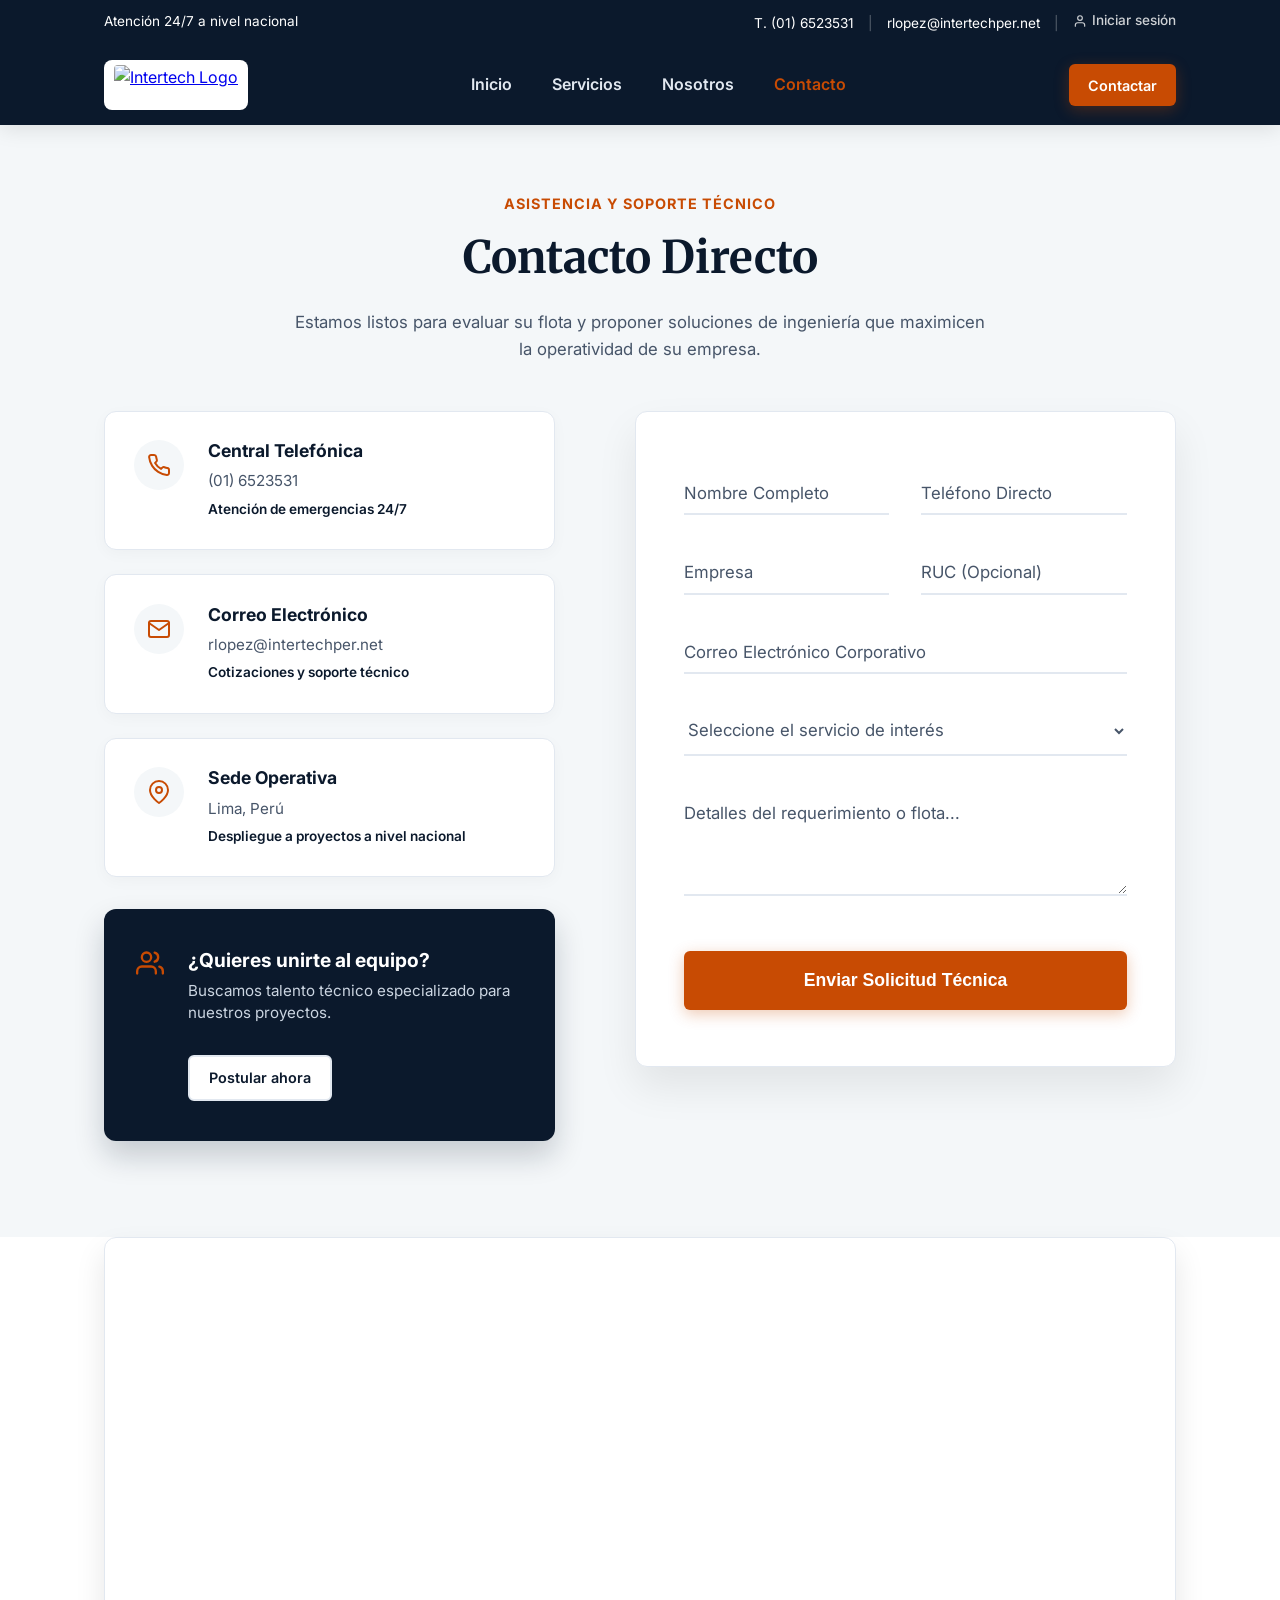
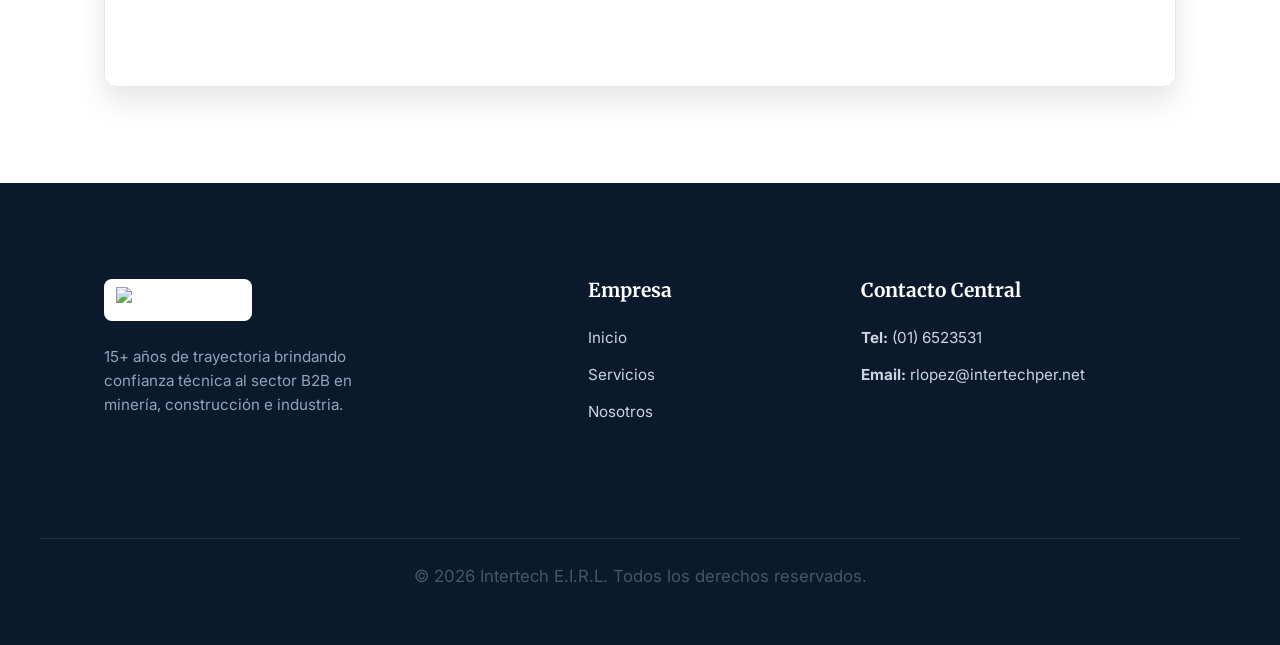
==== contactanos.html @ c1bfff2f "Add files via upload" ====
<!DOCTYPE html>
<html lang="es">
<head>
  <meta charset="UTF-8">
  <meta name="viewport" content="width=device-width, initial-scale=1.0">
  <title>Intertech | Contacto B2B</title>
  <link rel="stylesheet" href="contactanos.css">
  <link rel="preconnect" href="https://fonts.googleapis.com">
  <link rel="preconnect" href="https://fonts.gstatic.com" crossorigin>
  <link href="https://fonts.googleapis.com/css2?family=Inter:wght@300;400;500;600;700&family=Merriweather:wght@400;700;900&display=swap" rel="stylesheet">
</head>
<body>

  <!-- =========================================
       CABECERA (Sólida desde el inicio para esta página)
       ========================================= -->
  <div class="header-wrapper solid-header" id="header-wrapper">
    <div class="top-bar" id="top-bar">
      <div class="container top-bar-content">
        <div class="top-bar-left">
          <span>Atención 24/7 a nivel nacional</span>
        </div>
        <div class="top-bar-right">
          <span>T. (01) 6523531</span>
          <span class="divider">|</span>
          <span>rlopez@intertechper.net</span>
          <span class="divider">|</span>
          <a href="#" class="login-link">
            <svg width="14" height="14" viewBox="0 0 24 24" fill="none" stroke="currentColor" stroke-width="2" stroke-linecap="round" stroke-linejoin="round"><path d="M20 21v-2a4 4 0 0 0-4-4H8a4 4 0 0 0-4 4v2"></path><circle cx="12" cy="7" r="4"></circle></svg>
            Iniciar sesión
          </a>
        </div>
      </div>
    </div>

    <header class="navbar" id="main-nav">
      <div class="container nav-content">
        <a href="index.html" class="logo-container">
          <img src="images/logomejorado.jpg" alt="Intertech Logo" class="logo">
        </a>
        <nav class="links" id="nav-links">
          <a href="index.html">Inicio</a>
          <a href="servicios.html">Servicios</a>
          <a href="nosotros.html">Nosotros</a>
          <a href="contactanos.html" class="active">Contacto</a>
        </nav>
        <div class="nav-actions">
          <a href="contactanos.html" class="btn-primary btn-small btn-magnetic hidden-mobile">Contactar</a>
          <button class="hamburger" id="hamburger" aria-label="Abrir menú">
            <svg width="28" height="28" viewBox="0 0 24 24" fill="none" stroke="currentColor" stroke-width="2" stroke-linecap="round"><path d="M3 12h18M3 6h18M3 18h18"/></svg>
          </button>
        </div>
      </div>
    </header>
  </div>

  <!-- =========================================
       SECCIÓN PRINCIPAL: INFO + FORMULARIO
       Sin Hero gigante, directo al grano
       ========================================= -->
  <section class="section contact-page-wrapper bg-light">
    <div class="container center reveal mb-4">
      <span class="eyebrow">Asistencia y Soporte Técnico</span>
      <h2>Contacto Directo</h2>
      <p style="max-width: 700px; margin: 0 auto;">Estamos listos para evaluar su flota y proponer soluciones de ingeniería que maximicen la operatividad de su empresa.</p>
    </div>

    <div class="container contact-grid">
      
      <!-- Columna Izquierda: Información y Talento -->
      <div class="contact-info-panel">
        
        <div class="info-cards">
          <!-- Tarjeta Info 1 -->
          <div class="info-card reveal hover-float">
            <div class="info-icon">
              <svg viewBox="0 0 24 24" width="24" height="24" fill="none" stroke="currentColor" stroke-width="2" stroke-linecap="round" stroke-linejoin="round"><path d="M22 16.92v3a2 2 0 0 1-2.18 2 19.79 19.79 0 0 1-8.63-3.07 19.5 19.5 0 0 1-6-6 19.79 19.79 0 0 1-3.07-8.67A2 2 0 0 1 4.11 2h3a2 2 0 0 1 2 1.72 12.84 12.84 0 0 0 .7 2.81 2 2 0 0 1-.45 2.11L8.09 9.91a16 16 0 0 0 6 6l1.27-1.27a2 2 0 0 1 2.11-.45 12.84 12.84 0 0 0 2.81.7A2 2 0 0 1 22 16.92z"/></svg>
            </div>
            <div class="info-content">
              <h3>Central Telefónica</h3>
              <p>(01) 6523531</p>
              <p>Atención de emergencias 24/7</p>
            </div>
          </div>

          <!-- Tarjeta Info 2 -->
          <div class="info-card reveal delay-1 hover-float">
            <div class="info-icon">
              <svg viewBox="0 0 24 24" width="24" height="24" fill="none" stroke="currentColor" stroke-width="2" stroke-linecap="round" stroke-linejoin="round"><path d="M4 4h16c1.1 0 2 .9 2 2v12c0 1.1-.9 2-2 2H4c-1.1 0-2-.9-2-2V6c0-1.1.9-2 2-2z"/><polyline points="22,6 12,13 2,6"/></svg>
            </div>
            <div class="info-content">
              <h3>Correo Electrónico</h3>
              <p>rlopez@intertechper.net</p>
              <p>Cotizaciones y soporte técnico</p>
            </div>
          </div>

          <!-- Tarjeta Info 3 -->
          <div class="info-card reveal delay-2 hover-float">
            <div class="info-icon">
              <svg viewBox="0 0 24 24" width="24" height="24" fill="none" stroke="currentColor" stroke-width="2" stroke-linecap="round" stroke-linejoin="round"><path d="M21 10c0 7-9 13-9 13s-9-6-9-13a9 9 0 0 1 18 0z"/><circle cx="12" cy="10" r="3"/></svg>
            </div>
            <div class="info-content">
              <h3>Sede Operativa</h3>
              <p>Lima, Perú</p>
              <p>Despliegue a proyectos a nivel nacional</p>
            </div>
          </div>
        </div>

        <!-- Nuevo Banner: Trabaja con nosotros -->
        <div class="talent-banner reveal delay-3 hover-float">
          <div class="talent-icon">
            <svg viewBox="0 0 24 24" width="28" height="28" fill="none" stroke="currentColor" stroke-width="2" stroke-linecap="round" stroke-linejoin="round"><path d="M17 21v-2a4 4 0 0 0-4-4H5a4 4 0 0 0-4 4v2"></path><circle cx="9" cy="7" r="4"></circle><path d="M23 21v-2a4 4 0 0 0-3-3.87"></path><path d="M16 3.13a4 4 0 0 1 0 7.75"></path></svg>
          </div>
          <div class="talent-content">
            <h3>¿Quieres unirte al equipo?</h3>
            <p>Buscamos talento técnico especializado para nuestros proyectos.</p>
            <!-- Puedes enlazar a un PDF, correo o página de empleos -->
            <a href="trabajanosotros.html" class="btn-secondary btn-small mt-1">Postular ahora</a>
          </div>
        </div>

      </div>

      <!-- Columna Derecha: Formulario B2B con Floating Labels -->
      <div class="contact-form-panel reveal delay-1">
        <form action="#" method="POST" class="b2b-form">
          
          <div class="form-row">
            <div class="form-group">
              <input type="text" id="nombre" class="form-input" placeholder=" " required>
              <label for="nombre" class="form-label">Nombre Completo</label>
            </div>
            <div class="form-group">
              <input type="tel" id="telefono" class="form-input" placeholder=" " required>
              <label for="telefono" class="form-label">Teléfono Directo</label>
            </div>
          </div>

          <div class="form-row">
            <div class="form-group">
              <input type="text" id="empresa" class="form-input" placeholder=" " required>
              <label for="empresa" class="form-label">Empresa</label>
            </div>
            <div class="form-group">
              <input type="text" id="ruc" class="form-input" placeholder=" ">
              <label for="ruc" class="form-label">RUC (Opcional)</label>
            </div>
          </div>

          <div class="form-group">
            <input type="email" id="email" class="form-input" placeholder=" " required>
            <label for="email" class="form-label">Correo Electrónico Corporativo</label>
          </div>

          <div class="form-group">
            <select id="servicio" class="form-select" required>
              <option value="" disabled selected hidden>Seleccione el servicio de interés</option>
              <option value="mantenimiento">Mantenimiento Preventivo / General</option>
              <option value="electrico">Diagnóstico y Sistema Eléctrico</option>
              <option value="transmision">Reparación de Transmisiones y Ejes</option>
              <option value="auxilio">Auxilio Mecánico en Ruta / Obra</option>
              <option value="otro">Otras consultas técnicas</option>
            </select>
          </div>

          <div class="form-group">
            <textarea id="mensaje" class="form-textarea" placeholder=" " rows="4" required></textarea>
            <label for="mensaje" class="form-label">Detalles del requerimiento o flota...</label>
          </div>

          <button type="submit" class="btn-primary btn-magnetic form-submit-btn">
            Enviar Solicitud Técnica
          </button>
        </form>
      </div>

    </div>
  </section>

  <!-- =========================================
       MAPA INTERACTIVO (Contenido y Estético)
       ========================================= -->
  <section class="section map-wrapper reveal">
    <div class="container">
      <div class="map-container">
        <!-- Iframe de Google Maps -->
        <iframe class="b2b-map" src="https://www.google.com/maps/embed?pb=!1m18!1m12!1m3!1d124867.7547631379!2d-77.10688002340316!3d-12.036136262442436!2m3!1f0!2f0!3f0!3m2!1i1024!2i768!4f13.1!3m3!1m2!1s0x9105c5f619ee3ec7%3A0x14206cb9cc452e4a!2sLima!5e0!3m2!1ses!2spe!4v1684340578431!5m2!1ses!2spe" allowfullscreen="" loading="lazy" referrerpolicy="no-referrer-when-downgrade"></iframe>
      </div>
    </div>
  </section>

  <!-- =========================================
       FOOTER
       ========================================= -->
  <footer class="footer">
    <div class="container footer-grid">
      <div class="footer-brand">
        <div class="footer-logo-wrapper">
          <img src="images/logomejorado.jpg" alt="Intertech Logo">
        </div>
        <p>15+ años de trayectoria brindando confianza técnica al sector B2B en minería, construcción e industria.</p>
      </div>
      <div class="footer-nav">
        <h4>Empresa</h4>
        <a href="index.html">Inicio</a>
        <a href="servicios.html">Servicios</a>
        <a href="nosotros.html">Nosotros</a>
      </div>
      <div class="footer-contact">
        <h4>Contacto Central</h4>
        <p><strong>Tel:</strong> (01) 6523531</p>
        <p><strong>Email:</strong> rlopez@intertechper.net</p>
      </div>
    </div>
    <div class="footer-bottom container">
      <p>&copy; 2026 Intertech E.I.R.L. Todos los derechos reservados.</p>
    </div>
  </footer>

  <!-- =========================================
       SCRIPTS 
       ========================================= -->
  <script>
    // 1. Reveal Animations
    document.addEventListener("DOMContentLoaded", () => {
      const elementos = document.querySelectorAll(".reveal");
      const observador = new IntersectionObserver((entradas) => {
        entradas.forEach(entrada => {
          if (entrada.isIntersecting) { 
            entrada.target.classList.add("active"); 
            observador.unobserve(entrada.target); 
          }
        });
      }, { threshold: 0.15 });
      elementos.forEach(el => observador.observe(el));
    });

    // 2. Control Navbar (Sólido siempre, se oculta top-bar al bajar)
    const headerWrapper = document.getElementById('header-wrapper');
    const hamburger = document.getElementById('hamburger');
    const navLinks = document.getElementById('nav-links');

    window.addEventListener('scroll', () => {
      window.scrollY > 50 ? headerWrapper.classList.add('scrolled') : headerWrapper.classList.remove('scrolled');
    });

    hamburger.addEventListener('click', () => {
      navLinks.classList.toggle('show');
    });

    // 3. Magnetic Buttons
    const magBtns = document.querySelectorAll('.btn-magnetic');
    magBtns.forEach(btn => {
      btn.addEventListener('mousemove', (e) => {
        const rect = btn.getBoundingClientRect();
        const x = e.clientX - rect.left - (rect.width / 2); 
        const y = e.clientY - rect.top - (rect.height / 2);
        btn.style.transform = `translate(${x * 0.3}px, ${y * 0.3}px)`;
      });
      btn.addEventListener('mouseleave', () => { btn.style.transform = `translate(0px, 0px)`; });
    });
  </script>
</body>
</html>
---- contactanos.css ----
/* =========================================
   VARIABLES CORPORATIVAS 
   ========================================= */
:root {
  --color-primario: #0B192C;     
  --color-secundario: #C84B03;   
  --color-secundario-hover: #9E3A02;
  --bg-white: #FFFFFF;
  --bg-light: #F4F7F9;           
  --border-color: #E2E8F0;
  --text-main: #1E293B;
  --text-muted: #475569;
  --container-width: 1200px;
  --section-pad: 5rem 0;
}

* { margin: 0; padding: 0; box-sizing: border-box; }
html { scroll-behavior: smooth; font-size: 16px; overflow-x: hidden; }
body { font-family: 'Inter', sans-serif; background-color: var(--bg-white); color: var(--text-main); line-height: 1.6; }

.container { max-width: var(--container-width); margin: 0 auto; padding: 0 5%; }
.center { text-align: center; }
.bg-light { background-color: var(--bg-light); }
.border-y { border-top: 1px solid var(--border-color); border-bottom: 1px solid var(--border-color); }
.relative { position: relative; }
.z-10 { z-index: 10; }
.mb-4 { margin-bottom: 3rem; }
.mt-1 { margin-top: 1rem; }

/* REVEAL & HOVER */
.reveal { opacity: 0; transform: translateY(40px); transition: all 0.8s cubic-bezier(0.5, 0, 0, 1); }
.reveal.active { opacity: 1; transform: translateY(0); }
.delay-1 { transition-delay: 0.2s; }
.delay-2 { transition-delay: 0.4s; }
.delay-3 { transition-delay: 0.6s; }
.hover-float { transition: transform 0.3s ease; }
.hover-float:hover { transform: translateY(-5px); }

/* TIPOGRAFÍA */
h1, h2, h3, h4 { font-family: 'Merriweather', serif; color: var(--color-primario); line-height: 1.2; }
h1 { font-size: clamp(2.5rem, 5vw, 4rem); margin-bottom: 1.5rem; }
h2 { font-size: clamp(2rem, 4vw, 2.8rem); margin-bottom: 1.5rem; }
h3 { font-size: 1.2rem; margin-bottom: 0.5rem; }
p { font-size: 1.05rem; color: var(--text-muted); margin-bottom: 1.5rem; }
.eyebrow { display: block; font-family: 'Inter', sans-serif; font-size: 0.9rem; font-weight: 700; text-transform: uppercase; color: var(--color-secundario); margin-bottom: 1rem; letter-spacing: 1px; }

/* BOTONES */
.btn-primary, .btn-secondary { display: inline-flex; align-items: center; justify-content: center; padding: 1rem 2.5rem; font-size: 1rem; font-weight: 600; border: none; border-radius: 6px; text-decoration: none; transition: all 0.3s ease; cursor: pointer; }
.btn-primary { background-color: var(--color-secundario); color: var(--bg-white); box-shadow: 0 4px 15px rgba(200, 75, 3, 0.3); }
.btn-primary:hover { background-color: var(--color-secundario-hover); transform: translateY(-2px); }
.btn-secondary { background-color: var(--bg-white); color: var(--color-primario); border: 2px solid var(--border-color); }
.btn-secondary:hover { border-color: var(--color-secundario); color: var(--color-secundario); transform: translateY(-2px); }
.btn-small { padding: 0.6rem 1.2rem; font-size: 0.9rem; }
.btn-magnetic { transition: transform 0.2s cubic-bezier(0.2, 0.8, 0.2, 1), background-color 0.3s; will-change: transform; }

/* =========================================
   CABECERA SÓLIDA DESDE EL INICIO
   ========================================= */
.header-wrapper { position: fixed; top: 0; left: 0; width: 100%; z-index: 1000; transition: background-color 0.4s ease; }
/* ESTADO SÓLIDO PARA CONTACTO */
.solid-header { background-color: var(--color-primario); box-shadow: 0 4px 20px rgba(0,0,0,0.1); }

.top-bar { background-color: transparent; color: var(--bg-white); font-size: 0.85rem; padding: 10px 0; border-bottom: none; transition: all 0.4s ease; }
.top-bar-content { display: flex; justify-content: space-between; align-items: center; }
.divider { margin: 0 10px; color: rgba(255,255,255,0.3); }
.login-link { display: inline-flex; align-items: center; gap: 5px; color: rgba(255,255,255,0.8); text-decoration: none; font-weight: 500; transition: color 0.3s; }

.navbar { background-color: transparent; border-bottom: none; transition: all 0.4s ease; }
.nav-content { display: flex; justify-content: space-between; align-items: center; height: 80px; }
.logo-container { background: #FFFFFF; padding: 5px 10px; border-radius: 8px; display: flex; align-items: center; }
.logo { height: 40px; display: block; border-radius: 4px; }

.links { display: flex; gap: 2.5rem; align-items: center; }
.links a { color: #E2E8F0; text-decoration: none; font-weight: 600; transition: color 0.3s; }
.links a:hover, .links a.active { color: var(--color-secundario); }
.nav-actions { display: flex; align-items: center; gap: 1rem; }
.hamburger { display: none; background: none; border: none; cursor: pointer; color: white; }

/* ESTADO SCROLL (Ocultar top-bar para hacer espacio) */
.header-wrapper.scrolled .top-bar { display: none; }

/* =========================================
   PÁGINA PRINCIPAL Y LAYOUT
   ========================================= */
.contact-page-wrapper {
  padding: 12rem 0 6rem 0; /* Padding superior grande para no chocar con el navbar fijo */
}

.contact-grid {
  display: grid; grid-template-columns: 1fr 1.2fr; gap: 5rem; align-items: start;
}

/* =========================================
   COLUMNA IZQUIERDA (Info y Talento)
   ========================================= */
.info-cards { display: flex; flex-direction: column; gap: 1.5rem; }
.info-card {
  display: flex; align-items: flex-start; gap: 1.5rem;
  background: var(--bg-white); padding: 1.8rem; border-radius: 12px;
  border: 1px solid var(--border-color); box-shadow: 0 4px 15px rgba(0,0,0,0.03);
}
.info-icon {
  background: var(--bg-light); color: var(--color-secundario);
  width: 50px; height: 50px; border-radius: 50%;
  display: flex; align-items: center; justify-content: center; flex-shrink: 0;
}
.info-content h3 { font-family: 'Inter', sans-serif; font-size: 1.1rem; font-weight: 700; color: var(--color-primario); }
.info-content p { margin-bottom: 0; font-size: 0.95rem; }
.info-content p:last-child { color: var(--color-primario); font-weight: 600; font-size: 0.85rem; margin-top: 0.3rem; }

/* Banner de Trabaja con Nosotros */
.talent-banner {
  margin-top: 2rem; background: var(--color-primario); color: var(--bg-white);
  padding: 2.5rem 2rem; border-radius: 12px; box-shadow: 0 15px 30px rgba(11, 25, 44, 0.2);
  display: flex; gap: 1.5rem; align-items: flex-start;
}
.talent-icon { color: var(--color-secundario); flex-shrink: 0; }
.talent-content h3 { color: var(--bg-white); font-family: 'Inter', sans-serif; font-size: 1.2rem; }
.talent-content p { color: #CBD5E1; font-size: 0.95rem; margin-bottom: 1rem; line-height: 1.4; }

/* =========================================
   FORMULARIO B2B "SMART" (Floating Labels)
   ========================================= */
.contact-form-panel {
  background: var(--bg-white); padding: 3.5rem 3rem;
  border-radius: 12px; box-shadow: 0 20px 40px rgba(0,0,0,0.08);
  border: 1px solid var(--border-color);
}
.b2b-form { display: flex; flex-direction: column; gap: 2rem; }

.form-row { display: grid; grid-template-columns: 1fr 1fr; gap: 2rem; }
.form-group { position: relative; width: 100%; }

.form-input, .form-textarea, .form-select {
  width: 100%; background: transparent;
  border: none; border-bottom: 2px solid var(--border-color);
  padding: 0.8rem 0; font-size: 1.05rem; color: var(--text-main);
  font-family: 'Inter', sans-serif; transition: border-color 0.3s ease;
  outline: none;
}
.form-textarea { resize: vertical; min-height: 100px; }

/* Efecto de Flotación para el label */
.form-label {
  position: absolute; left: 0; top: 12px;
  color: var(--text-muted); font-size: 1.05rem;
  pointer-events: none; transition: all 0.3s cubic-bezier(0.2, 0.8, 0.2, 1);
}
.form-input:focus ~ .form-label,
.form-input:not(:placeholder-shown) ~ .form-label,
.form-textarea:focus ~ .form-label,
.form-textarea:not(:placeholder-shown) ~ .form-label {
  top: -15px; font-size: 0.85rem; color: var(--color-secundario); font-weight: 600;
}

.form-input:focus, .form-textarea:focus, .form-select:focus { border-bottom-color: var(--color-secundario); }

.form-select { color: var(--text-muted); cursor: pointer; }
.form-select:focus { color: var(--text-main); }
.form-select option { color: var(--text-main); }

.form-submit-btn { width: 100%; margin-top: 1rem; padding: 1.2rem; font-size: 1.1rem; }

/* =========================================
   MAPA INTERACTIVO ESTÉTICO
   ========================================= */
.map-wrapper { padding-bottom: 6rem; }
.map-container { 
  width: 100%; height: 450px; 
  border-radius: 12px; overflow: hidden; 
  box-shadow: 0 15px 30px rgba(0,0,0,0.1); border: 1px solid var(--border-color);
}
.b2b-map { 
  width: 100%; height: 100%; border: none; display: block;
  filter: grayscale(100%) contrast(90%); transition: filter 0.6s ease;
}
.b2b-map:hover { filter: grayscale(0%) contrast(100%); }

/* =========================================
   FOOTER
   ========================================= */
.footer { background-color: var(--color-primario); color: var(--bg-white); padding: 6rem 0 2rem 0; }
.footer-grid { display: grid; grid-template-columns: 2fr 1fr 1.5fr; gap: 4rem; padding-bottom: 4rem; }
.footer-logo-wrapper { background: white; display: inline-block; padding: 8px 12px; border-radius: 8px; margin-bottom: 1.5rem; }
.footer-logo-wrapper img { max-width: 180px; display: block; }
.footer-brand p { color: #94A3B8; font-size: 0.95rem; max-width: 300px; }
.footer h4 { color: var(--bg-white); font-size: 1.2rem; margin-bottom: 1.5rem; }
.footer-nav a, .footer-contact p { display: block; color: #CBD5E1; text-decoration: none; font-size: 0.95rem; margin-bottom: 0.8rem; }
.footer-contact a { color: var(--bg-white); text-decoration: none; font-weight: bold; transition: color 0.3s; }
.footer-contact a:hover { color: var(--color-secundario); }
.footer-bottom { border-top: 1px solid rgba(255,255,255,0.1); padding-top: 1.5rem; text-align: center; font-size: 0.85rem; color: #64748B; margin-top: 2rem; }

/* =========================================
   RESPONSIVO
   ========================================= */
@media (max-width: 900px) {
  .hamburger { display: block; }
  .hidden-mobile { display: none; }
  .links { position: absolute; top: 80px; left: 0; width: 100%; background-color: var(--color-primario); flex-direction: column; padding: 0; max-height: 0; overflow: hidden; transition: max-height 0.4s ease; }
  .links.show { max-height: 400px; box-shadow: 0 10px 15px rgba(0,0,0,0.2); border-bottom: 3px solid var(--color-secundario); }
  .links a { width: 100%; padding: 1rem 5%; color: #E2E8F0; text-shadow: none; border-bottom: 1px solid rgba(255,255,255,0.05); }
  
  .contact-page-wrapper { padding: 9rem 0 4rem 0; }
  .contact-grid { grid-template-columns: 1fr; gap: 3rem; }
  .form-row { grid-template-columns: 1fr; gap: 2rem; }
  .contact-form-panel { padding: 2.5rem 1.5rem; }
  
  .footer-grid { grid-template-columns: 1fr; gap: 3rem; }
}
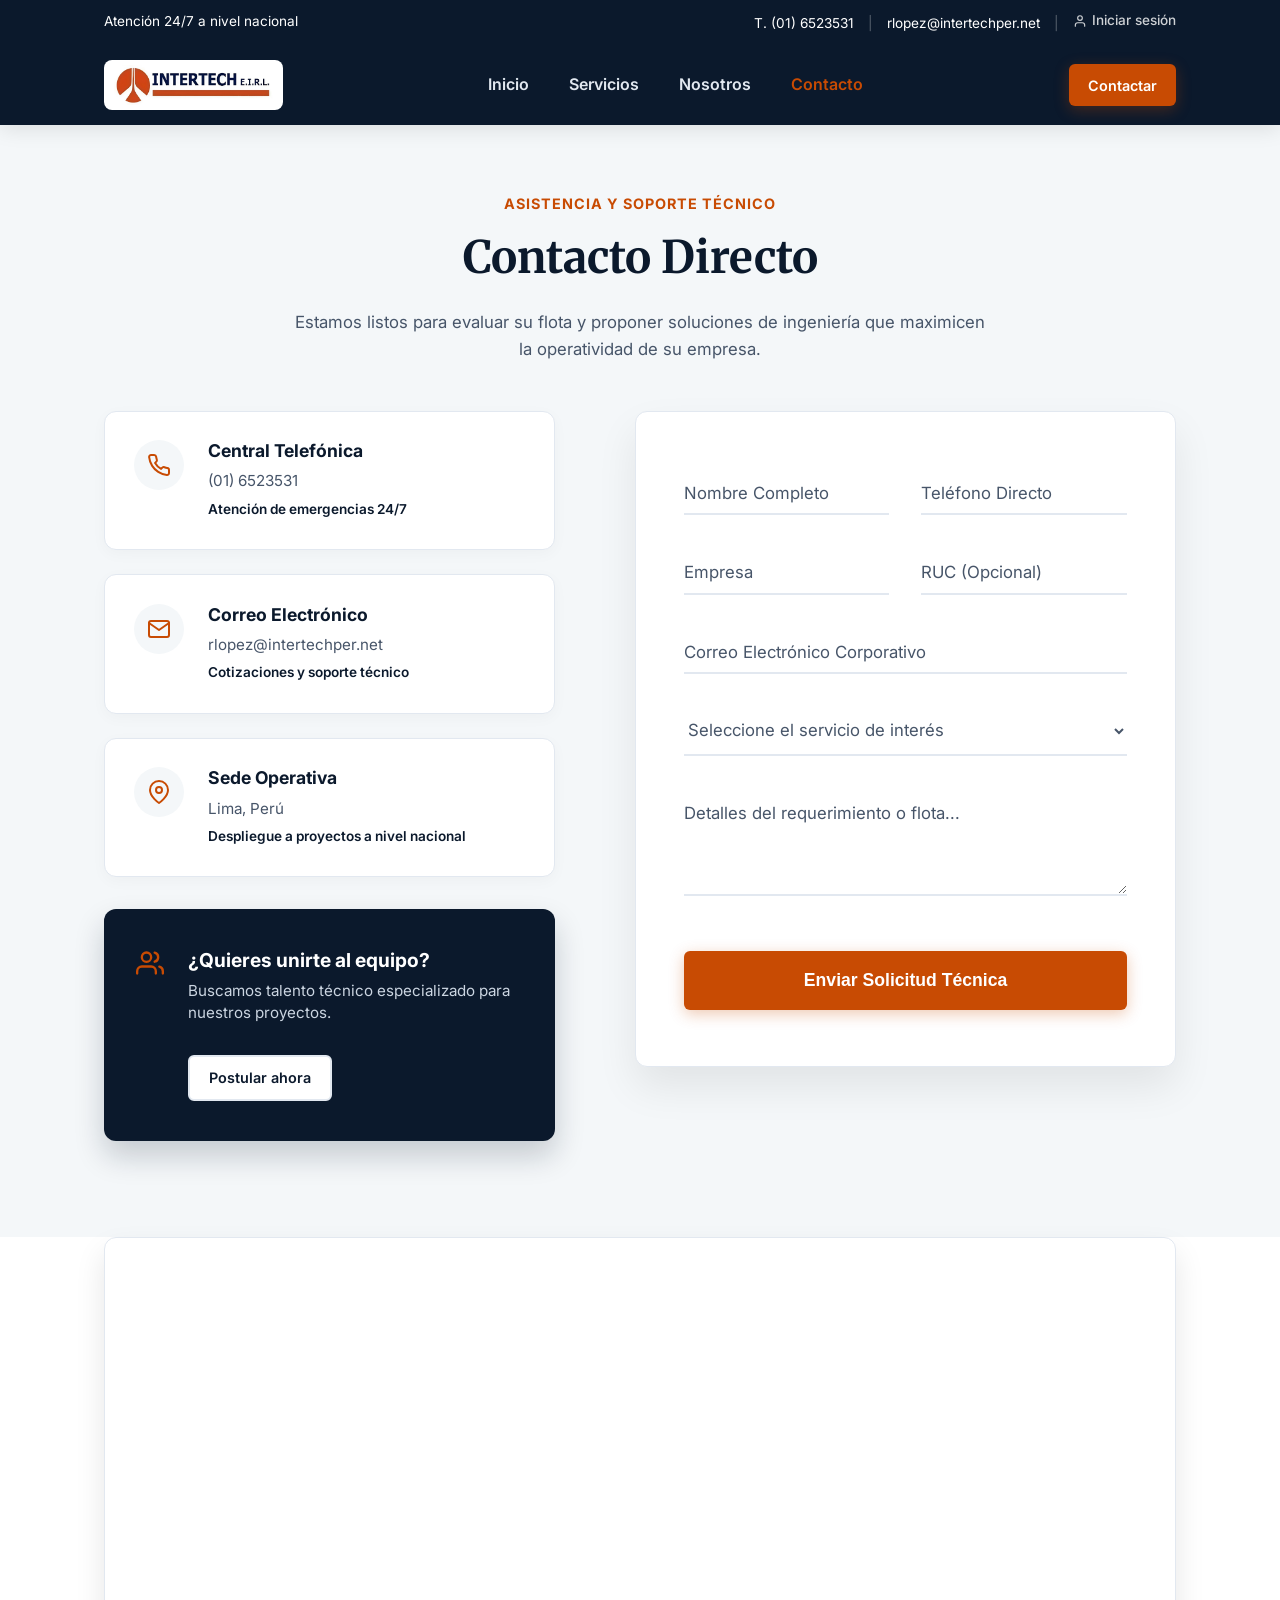
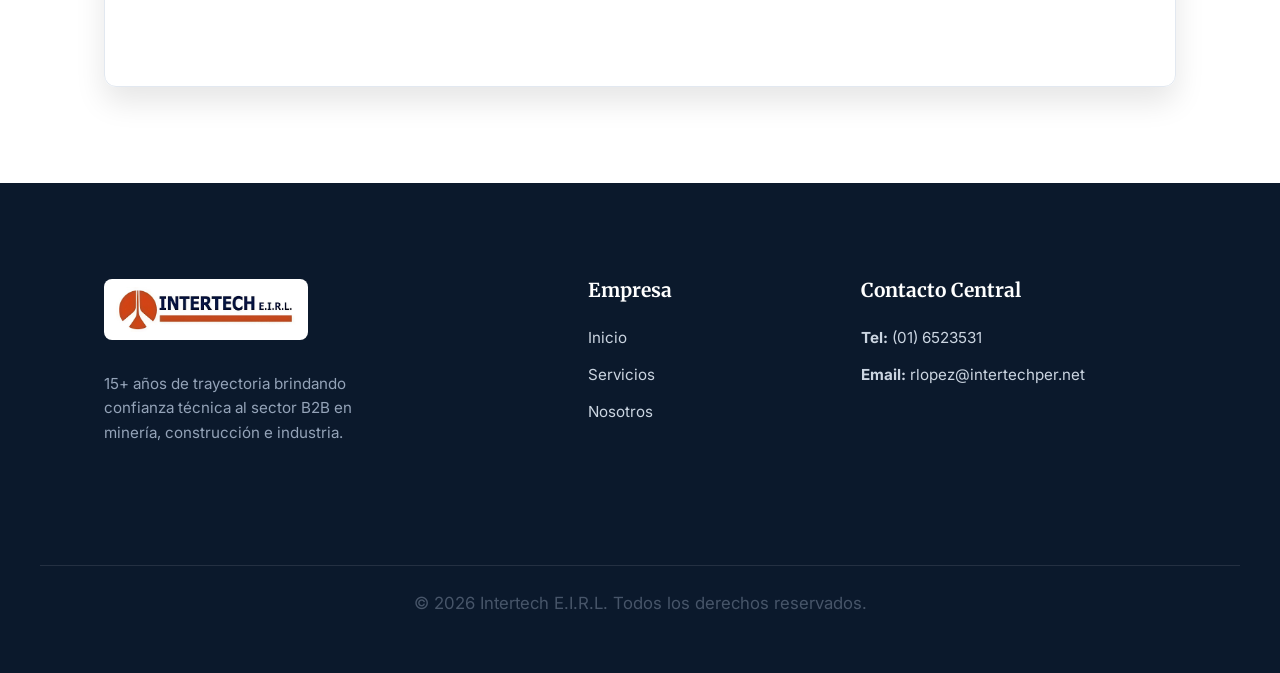
==== commit a006bf15: "Update contactanos.html" ====
--- a/contactanos.html
+++ b/contactanos.html
@@ -36,7 +36,7 @@
     <header class="navbar" id="main-nav">
       <div class="container nav-content">
         <a href="index.html" class="logo-container">
-          <img src="images/logomejorado.jpg" alt="Intertech Logo" class="logo">
+          <img src="logomejorado.jpg" alt="Intertech Logo" class="logo">
         </a>
         <nav class="links" id="nav-links">
           <a href="index.html">Inicio</a>
@@ -198,7 +198,7 @@
     <div class="container footer-grid">
       <div class="footer-brand">
         <div class="footer-logo-wrapper">
-          <img src="images/logomejorado.jpg" alt="Intertech Logo">
+          <img src="logomejorado.jpg" alt="Intertech Logo">
         </div>
         <p>15+ años de trayectoria brindando confianza técnica al sector B2B en minería, construcción e industria.</p>
       </div>
@@ -263,4 +263,4 @@
     });
   </script>
 </body>
-</html>+</html>
